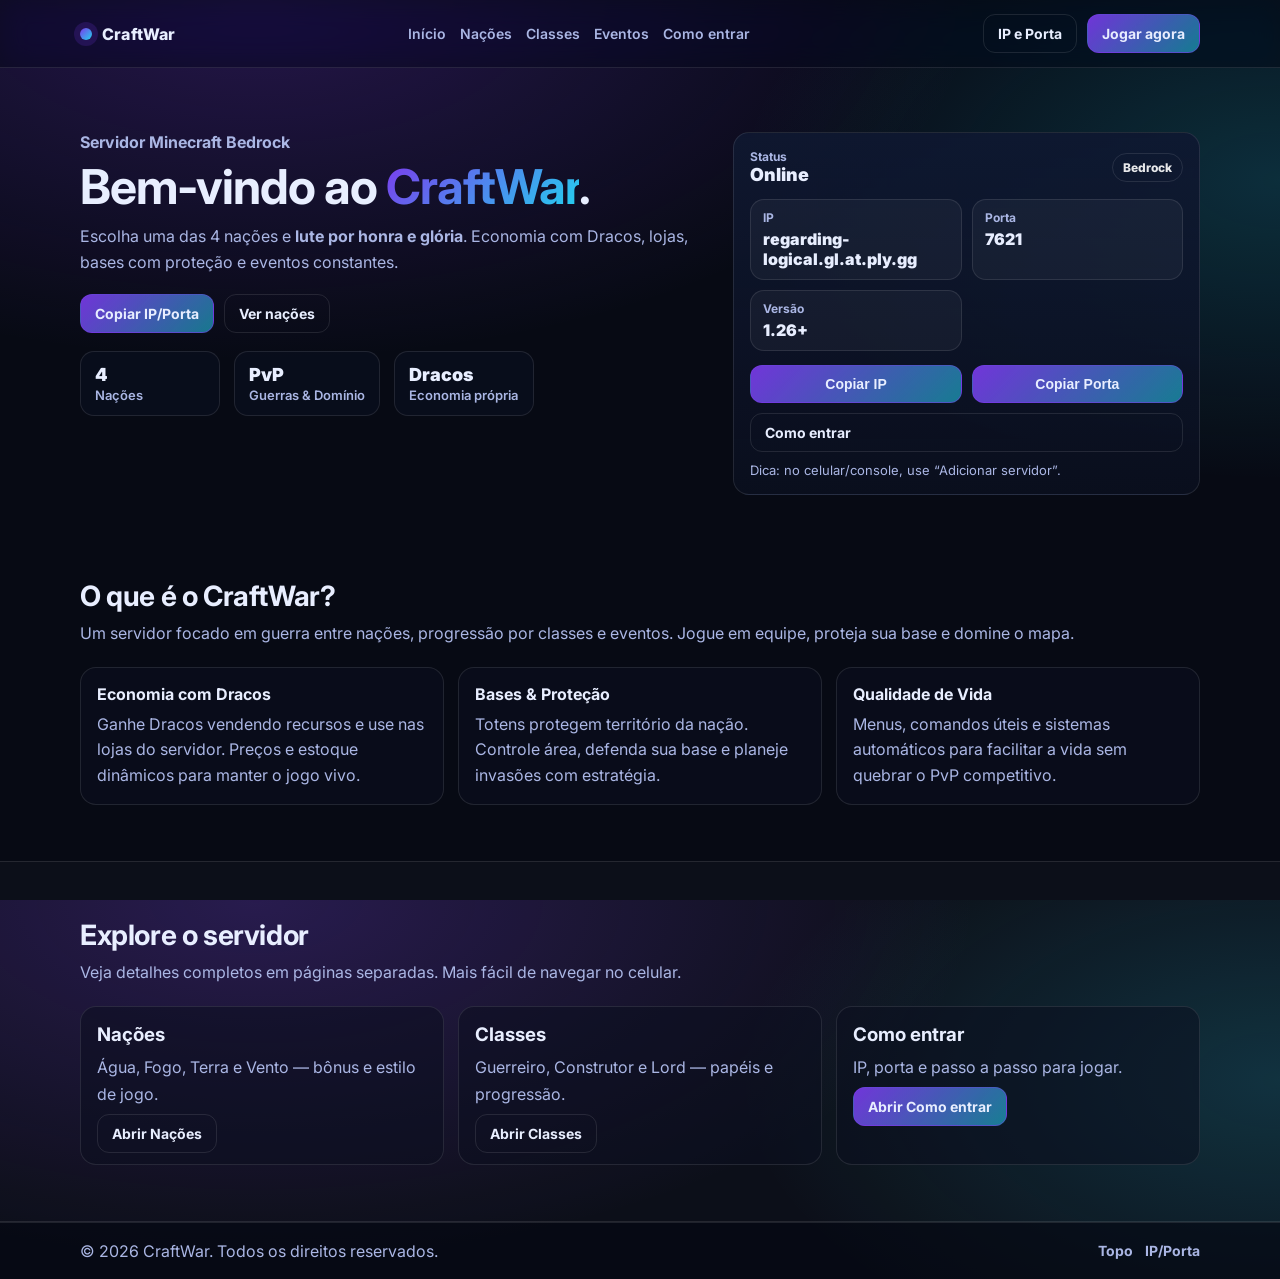
==== index.html @ 70794252 "fix" ====
<!doctype html>
<html lang="pt-BR">
<head>
  <meta charset="utf-8" />
  <meta name="viewport" content="width=device-width,initial-scale=1" />
  <meta name="theme-color" content="#0b1020" />
  <title>CraftWar — Servidor Bedrock</title>
  <meta name="description" content="CraftWar — Escolha sua nação e lute por honra e glória." />
  <link rel="preconnect" href="https://fonts.googleapis.com" />
  <link rel="preconnect" href="https://fonts.gstatic.com" crossorigin />
  <link href="https://fonts.googleapis.com/css2?family=Inter:wght@400;500;600;700;800&display=swap" rel="stylesheet" />
  <link rel="stylesheet" href="./_css/styles.css" />
</head>
<body>
  <header class="header" id="topo">
    <div class="container header__inner">
      <a class="brand" href="#topo" aria-label="CraftWar">
        <span class="brand__mark" aria-hidden="true"></span>
        <span class="brand__text">CraftWar</span>
      </a>

      <nav class="nav" aria-label="Navegação">
        <a class="nav__link" href="./index.html">Início</a>
        <a class="nav__link" href="./nacoes.html">Nações</a>
        <a class="nav__link" href="./classes.html">Classes</a>
        <a class="nav__link" href="./eventos.html">Eventos</a>
        <a class="nav__link" href="./como-entrar.html">Como entrar</a>
      </nav>

      <button class="menuBtn" type="button" id="menuBtn" aria-label="Abrir menu" aria-haspopup="dialog" aria-controls="drawer" aria-expanded="false">☰</button>

      <div class="header__cta">
        <a class="btn btn--ghost" href="./como-entrar.html">IP e Porta</a>
        <a class="btn btn--primary" href="./como-entrar.html">Jogar agora</a>
      </div>
    </div>
  </header>

  <div class="drawer" id="drawer" aria-hidden="true">
    <div class="drawer__backdrop" id="drawerBackdrop"></div>
    <aside class="drawer__panel" role="dialog" aria-modal="true" aria-label="Menu">
      <div class="drawer__head">
        <div class="drawer__title">CraftWar</div>
        <button class="drawer__close" type="button" id="drawerClose" aria-label="Fechar menu">✕</button>
      </div>
      <nav class="drawer__nav" aria-label="Navegação mobile">
        <a class="drawer__link" href="./index.html">Início</a>
        <a class="drawer__link" href="./nacoes.html">Nações</a>
        <a class="drawer__link" href="./classes.html">Classes</a>
        <a class="drawer__link" href="./eventos.html">Eventos</a>
        <a class="drawer__link" href="./como-entrar.html">Como entrar</a>
      </nav>
      <div class="drawer__cta">
        <a class="btn btn--primary btn--wide" href="./como-entrar.html">Jogar agora</a>
        <a class="btn btn--ghost btn--wide" href="./como-entrar.html">IP e Porta</a>
      </div>
    </aside>
  </div>

  <main>
    <section class="hero">
      <div class="container hero__grid">
        <div class="hero__content">
          <p class="kicker">Servidor Minecraft Bedrock</p>
          <h1 class="hero__title">Bem-vindo ao <span class="grad">CraftWar</span>.</h1>
          <p class="hero__subtitle">Escolha uma das 4 nações e <strong>lute por honra e glória</strong>. Economia com Dracos, lojas, bases com proteção e eventos constantes.</p>

          <div class="hero__buttons">
            <a class="btn btn--primary" href="./como-entrar.html">Copiar IP/Porta</a>
            <a class="btn btn--ghost" href="./nacoes.html">Ver nações</a>
          </div>

          <div class="stats" aria-label="Destaques do servidor">
            <div class="stat">
              <div class="stat__num">4</div>
              <div class="stat__label">Nações</div>
            </div>
            <div class="stat">
              <div class="stat__num">PvP</div>
              <div class="stat__label">Guerras & Domínio</div>
            </div>
            <div class="stat">
              <div class="stat__num">Dracos</div>
              <div class="stat__label">Economia própria</div>
            </div>
          </div>
        </div>

        <div class="hero__card" aria-label="Cartão de informações">
          <div class="card">
            <div class="card__top">
              <div>
                <p class="card__eyebrow">Status</p>
                <p class="card__title">Online</p>
              </div>
              <span class="pill">Bedrock</span>
            </div>

            <div class="card__mid">
              <div class="info">
                <p class="info__k">IP</p>
                <p class="info__v" id="ipText">COLOQUE_AQUI_O_IP</p>
              </div>
              <div class="info">
                <p class="info__k">Porta</p>
                <p class="info__v" id="portText">19132</p>
              </div>
              <div class="info">
                <p class="info__k">Versão</p>
                <p class="info__v">1.26+</p>
              </div>
            </div>

            <div class="card__actions">
              <div class="btnRow">
                <button class="btn btn--primary" type="button" id="copyIpBtn">Copiar IP</button>
                <button class="btn btn--primary" type="button" id="copyPortBtn">Copiar Porta</button>
              </div>
              <a class="btn btn--ghost btn--wide" href="#como-entrar">Como entrar</a>
            </div>

            <p class="card__hint" id="copyHint">Dica: no celular/console, use “Adicionar servidor”.</p>
          </div>
        </div>
      </div>
      <div class="hero__bg" aria-hidden="true"></div>
    </section>

    <section class="section" id="sobre">
      <div class="container">
        <div class="section__head">
          <h2>O que é o CraftWar?</h2>
          <p>Um servidor focado em guerra entre nações, progressão por classes e eventos. Jogue em equipe, proteja sua base e domine o mapa.</p>
        </div>

        <div class="features">
          <article class="feature">
            <h3>Economia com Dracos</h3>
            <p>Ganhe Dracos vendendo recursos e use nas lojas do servidor. Preços e estoque dinâmicos para manter o jogo vivo.</p>
          </article>
          <article class="feature">
            <h3>Bases & Proteção</h3>
            <p>Totens protegem território da nação. Controle área, defenda sua base e planeje invasões com estratégia.</p>
          </article>
          <article class="feature">
            <h3>Qualidade de Vida</h3>
            <p>Menus, comandos úteis e sistemas automáticos para facilitar a vida sem quebrar o PvP competitivo.</p>
          </article>
        </div>
      </div>
    </section>

    <section class="section section--dark" aria-label="Atalhos">
      <div class="container">
        <div class="section__head">
          <h2>Explore o servidor</h2>
          <p>Veja detalhes completos em páginas separadas. Mais fácil de navegar no celular.</p>
        </div>

        <div class="grid3">
          <article class="event">
            <h3>Nações</h3>
            <p>Água, Fogo, Terra e Vento — bônus e estilo de jogo.</p>
            <p style="margin-top:12px"><a class="btn btn--ghost" href="./nacoes.html">Abrir Nações</a></p>
          </article>
          <article class="event">
            <h3>Classes</h3>
            <p>Guerreiro, Construtor e Lord — papéis e progressão.</p>
            <p style="margin-top:12px"><a class="btn btn--ghost" href="./classes.html">Abrir Classes</a></p>
          </article>
          <article class="event">
            <h3>Como entrar</h3>
            <p>IP, porta e passo a passo para jogar.</p>
            <p style="margin-top:12px"><a class="btn btn--primary" href="./como-entrar.html">Abrir Como entrar</a></p>
          </article>
        </div>
      </div>
    </section>
  </main>

  <footer class="footer">
    <div class="container footer__inner">
      <p>© <span id="year"></span> CraftWar. Todos os direitos reservados.</p>
      <div class="footer__links">
        <a href="#topo">Topo</a>
        <a href="#como-entrar">IP/Porta</a>
      </div>
    </div>
  </footer>

  <script>
    (function () {
      const drawer = document.getElementById('drawer');
      const btn = document.getElementById('menuBtn');
      const closeBtn = document.getElementById('drawerClose');
      const backdrop = document.getElementById('drawerBackdrop');

      function openDrawer() {
        drawer.classList.add('isOpen');
        drawer.setAttribute('aria-hidden', 'false');
        btn?.setAttribute('aria-expanded', 'true');
      }

      function closeDrawer() {
        drawer.classList.remove('isOpen');
        drawer.setAttribute('aria-hidden', 'true');
        btn?.setAttribute('aria-expanded', 'false');
      }

      btn?.addEventListener('click', openDrawer);
      closeBtn?.addEventListener('click', closeDrawer);
      backdrop?.addEventListener('click', closeDrawer);
      drawer?.querySelectorAll('a').forEach(a => a.addEventListener('click', closeDrawer));
      document.addEventListener('keydown', (e) => {
        if (e.key === 'Escape') closeDrawer();
      });
    })();

    const IP = 'regarding-logical.gl.at.ply.gg';
    const PORT = '7621';

    document.getElementById('year').textContent = String(new Date().getFullYear());

    for (const id of ['ipText','ipText2']) {
      const el = document.getElementById(id);
      if (el) el.textContent = IP;
    }
    for (const id of ['portText','portText2']) {
      const el = document.getElementById(id);
      if (el) el.textContent = PORT;
    }

    const copyIpBtn = document.getElementById('copyIpBtn');
    const copyPortBtn = document.getElementById('copyPortBtn');
    const copyHint = document.getElementById('copyHint');

    async function copyText(value, okMsg, fallbackMsg) {
      try {
        await navigator.clipboard.writeText(value);
        copyHint.textContent = okMsg;
      } catch {
        copyHint.textContent = fallbackMsg;
      }
    }

    if (copyIpBtn) {
      copyIpBtn.addEventListener('click', async () => {
        await copyText(IP, 'IP copiado! Agora cole no campo IP.', `Não consegui copiar automaticamente. Copie manualmente: ${IP}`);
      });
    }

    if (copyPortBtn) {
      copyPortBtn.addEventListener('click', async () => {
        await copyText(PORT, 'Porta copiada! Agora cole no campo Porta.', `Não consegui copiar automaticamente. Copie manualmente: ${PORT}`);
      });
    }
  </script>
</body>
</html>
---- _css/styles.css ----
:root{
  --bg:#070a14;
  --panel:#0b1020;
  --panel2:#0f1831;
  --text:#e8eeff;
  --muted:#aab6e4;
  --line:rgba(255,255,255,.10);
  --brand:#7c3aed;
  --brand2:#22d3ee;
  --ok:#22c55e;
  --warn:#f59e0b;
  --radius:16px;
}
*{box-sizing:border-box}
html{scroll-behavior:smooth}
html,body{height:100%}
body{
  margin:0;
  font-family:Inter,system-ui,-apple-system,Segoe UI,Roboto,Arial,sans-serif;
  color:var(--text);
  background:radial-gradient(1200px 600px at 20% 0%, rgba(124,58,237,.25), transparent 60%),
             radial-gradient(900px 500px at 100% 20%, rgba(34,211,238,.18), transparent 60%),
             var(--bg);
}
a{color:inherit;text-decoration:none}
.container{width:min(1120px, 92%); margin:0 auto}

.header{
  position:sticky; top:0; z-index:3000;
  backdrop-filter:saturate(180%) blur(14px);
  background:rgba(7,10,20,.55);
  border-bottom:1px solid var(--line);
}
.header__inner{display:flex; align-items:center; justify-content:space-between; gap:16px; padding:14px 0}
.brand{display:flex; align-items:center; gap:10px; font-weight:800}
.brand__mark{width:12px; height:12px; border-radius:6px; background:linear-gradient(135deg,var(--brand),var(--brand2)); box-shadow:0 0 0 6px rgba(124,58,237,.18)}
.brand__text{letter-spacing:.2px}
.nav{display:flex; gap:14px; align-items:center}
.nav__link{color:var(--muted); font-weight:600; font-size:14px}
.nav__link:hover{color:var(--text)}
.header__cta{display:flex; gap:10px; align-items:center}

.menuBtn{display:none}
.menuBtn{
  border:1px solid var(--line);
  background:rgba(255,255,255,.04);
  color:var(--text);
  width:42px;
  height:42px;
  border-radius:12px;
  font-weight:900;
  cursor:pointer;
}

.drawer{display:none}
.drawer.isOpen{display:block}
.drawer__backdrop{
  position:fixed;
  inset:0;
  background:rgba(0,0,0,.55);
  z-index:4000;
}
.drawer__panel{
  position:fixed;
  top:0; right:0;
  height:100vh;
  width:min(360px, 86vw);
  background:linear-gradient(180deg, rgba(15,24,49,.98), rgba(11,16,32,.96));
  border-left:1px solid var(--line);
  z-index:4100;
  padding:14px;
}
.drawer__head{display:flex; align-items:center; justify-content:space-between; gap:10px; padding:6px 4px 12px}
.drawer__title{font-weight:900; letter-spacing:.2px}
.drawer__close{
  border:1px solid var(--line);
  background:rgba(255,255,255,.04);
  color:var(--text);
  width:42px;
  height:42px;
  border-radius:12px;
  font-weight:900;
  cursor:pointer;
}
.drawer__nav{display:grid; gap:10px; padding:6px 4px}
.drawer__link{
  display:flex;
  align-items:center;
  justify-content:space-between;
  padding:12px 12px;
  border-radius:14px;
  border:1px solid var(--line);
  background:rgba(255,255,255,.04);
  color:rgba(255,255,255,.92);
  font-weight:800;
}
.drawer__link:hover{background:rgba(255,255,255,.06)}
.drawer__cta{margin-top:10px; display:grid; gap:10px}

.btn{
  border:1px solid var(--line);
  background:transparent;
  color:var(--text);
  padding:10px 14px;
  border-radius:12px;
  font-weight:700;
  font-size:14px;
  cursor:pointer;
  transition:transform .08s ease, background .2s ease, border-color .2s ease;
}
.btn:active{transform:translateY(1px)}
.btn--primary{border-color:rgba(124,58,237,.45); background:linear-gradient(135deg, rgba(124,58,237,.9), rgba(34,211,238,.55));}
.btn--primary:hover{border-color:rgba(34,211,238,.65)}
.btn--ghost:hover{background:rgba(255,255,255,.06)}
.btn--wide{width:100%}

.btnRow{display:flex; gap:10px; align-items:center; flex-wrap:wrap}
.btnRow .btn{flex:1; min-width:140px}

.hero{position:relative; padding:64px 0 28px}
.hero__grid{display:grid; grid-template-columns:1.15fr .85fr; gap:22px; align-items:start}
.hero__bg{position:absolute; inset:auto 0 0 0; height:1px}
.kicker{display:inline-flex; align-items:center; gap:10px; color:var(--muted); font-weight:700; margin:0 0 10px}
.hero__title{font-size:48px; line-height:1.05; margin:0 0 12px; letter-spacing:-1px}
.hero__subtitle{color:var(--muted); font-size:16px; line-height:1.6; margin:0 0 18px}
.grad{background:linear-gradient(135deg,var(--brand),var(--brand2)); -webkit-background-clip:text; background-clip:text; color:transparent}
.hero__buttons{display:flex; gap:10px; flex-wrap:wrap; margin:0 0 18px}

.stats{display:flex; gap:14px; flex-wrap:wrap}
.stat{border:1px solid var(--line); background:rgba(11,16,32,.6); border-radius:14px; padding:12px 14px; min-width:140px}
.stat__num{font-weight:900; font-size:18px}
.stat__label{color:var(--muted); font-weight:600; font-size:13px; margin-top:2px}

.card{border:1px solid var(--line); background:linear-gradient(180deg, rgba(15,24,49,.92), rgba(11,16,32,.78)); border-radius:var(--radius); padding:16px}
.card__top{display:flex; align-items:center; justify-content:space-between; gap:12px}
.card__eyebrow{margin:0; color:var(--muted); font-weight:700; font-size:12px}
.card__title{margin:0; font-weight:900; font-size:18px}
.pill{display:inline-flex; align-items:center; border:1px solid var(--line); padding:6px 10px; border-radius:999px; font-weight:800; font-size:12px; color:rgba(255,255,255,.9)}
.card__mid{display:grid; grid-template-columns:1fr 1fr; gap:10px; margin:14px 0}
.info{border:1px solid var(--line); background:rgba(255,255,255,.04); border-radius:14px; padding:10px 12px}
.info__k{margin:0; color:var(--muted); font-weight:700; font-size:12px}
.info__v{margin:4px 0 0; font-weight:900}
.card__actions{display:flex; flex-direction:column; gap:10px}
.card__hint{margin:10px 0 0; color:var(--muted); font-size:13px}

.section{padding:56px 0}
.section{scroll-margin-top:84px}
.section--dark{background:rgba(255,255,255,.02); border-top:1px solid var(--line); border-bottom:1px solid var(--line)}
.section__head{margin:0 0 20px}
.section__head h2{margin:0 0 8px; font-size:28px; letter-spacing:-.4px}
.section__head p{margin:0; color:var(--muted); line-height:1.6}

.features{display:grid; grid-template-columns:repeat(3,1fr); gap:14px}
.feature{border:1px solid var(--line); background:rgba(11,16,32,.55); border-radius:var(--radius); padding:16px}
.feature h3{margin:0 0 8px; font-size:16px}
.feature p{margin:0; color:var(--muted); line-height:1.6}

.grid4{display:grid; grid-template-columns:repeat(4,1fr); gap:14px}
.nation{border:1px solid var(--line); border-radius:var(--radius); padding:16px; background:rgba(11,16,32,.55)}
.nation__flag{
  width:100%;
  height:140px;
  object-fit:cover;
  border-radius:14px;
  border:1px solid var(--line);
  background:rgba(255,255,255,.04);
  margin-bottom:12px;
}
.nation h3{margin:0 0 6px}
.nation p{margin:0 0 12px; color:var(--muted)}
.list{margin:0; padding-left:18px; color:var(--muted); line-height:1.7}
.nation--water{box-shadow:inset 0 0 0 1px rgba(34,211,238,.22)}
.nation--fire{box-shadow:inset 0 0 0 1px rgba(245,158,11,.22)}
.nation--earth{box-shadow:inset 0 0 0 1px rgba(34,197,94,.18)}
.nation--wind{box-shadow:inset 0 0 0 1px rgba(234,179,8,.18)}

.grid3{display:grid; grid-template-columns:repeat(3,1fr); gap:14px}
.classCard,.event{border:1px solid var(--line); background:rgba(11,16,32,.55); border-radius:var(--radius); padding:16px}
.event__img{
  width:100%;
  height:140px;
  object-fit:cover;
  border-radius:14px;
  border:1px solid var(--line);
  background:rgba(255,255,255,.04);
  margin-bottom:12px;
}
.classCard h3,.event h3{margin:0 0 8px}
.classCard p,.event p{margin:0; color:var(--muted); line-height:1.7}
.tagRow{display:flex; gap:8px; margin-top:12px; flex-wrap:wrap}
.tag{border:1px solid var(--line); padding:6px 10px; border-radius:999px; color:var(--muted); font-weight:700; font-size:12px}

.callout{margin-top:18px; border:1px solid rgba(124,58,237,.35); background:linear-gradient(135deg, rgba(124,58,237,.18), rgba(34,211,238,.08)); border-radius:var(--radius); padding:16px; display:flex; justify-content:space-between; gap:14px; align-items:center}
.callout h3{margin:0 0 6px}
.callout p{margin:0; color:var(--muted); line-height:1.6}

.steps{display:grid; gap:10px}
.step{display:flex; gap:12px; border:1px solid var(--line); background:rgba(11,16,32,.55); border-radius:var(--radius); padding:14px}
.step__n{width:32px; height:32px; border-radius:10px; display:grid; place-items:center; font-weight:900; background:rgba(255,255,255,.06); border:1px solid var(--line)}
.step h3{margin:0 0 4px}
.step p{margin:0; color:var(--muted); line-height:1.6}
.mono{font-family:ui-monospace,SFMono-Regular,Menlo,Monaco,Consolas,monospace}

.faq{margin-top:14px; display:grid; gap:10px}
details{border:1px solid var(--line); border-radius:var(--radius); background:rgba(11,16,32,.55); padding:12px 14px}
summary{cursor:pointer; font-weight:800}
details p{margin:10px 0 0; color:var(--muted); line-height:1.6}

.footer{border-top:1px solid var(--line); padding:18px 0; background:rgba(7,10,20,.65)}
.footer__inner{display:flex; align-items:center; justify-content:space-between; gap:12px; flex-wrap:wrap}
.footer p{margin:0; color:var(--muted)}
.footer__links{display:flex; gap:12px}
.footer__links a{color:var(--muted); font-weight:700; font-size:14px}
.footer__links a:hover{color:var(--text)}

@media (max-width: 980px){
  .hero__grid{grid-template-columns:1fr}
  .nav{display:none}
  .menuBtn{display:inline-grid; place-items:center}
  .features{grid-template-columns:1fr}
  .grid4{grid-template-columns:1fr 1fr}
  .grid3{grid-template-columns:1fr}
}

@media (max-width: 520px){
  .hero__title{font-size:38px}
  .grid4{grid-template-columns:1fr}
  .header__cta{display:none}
}
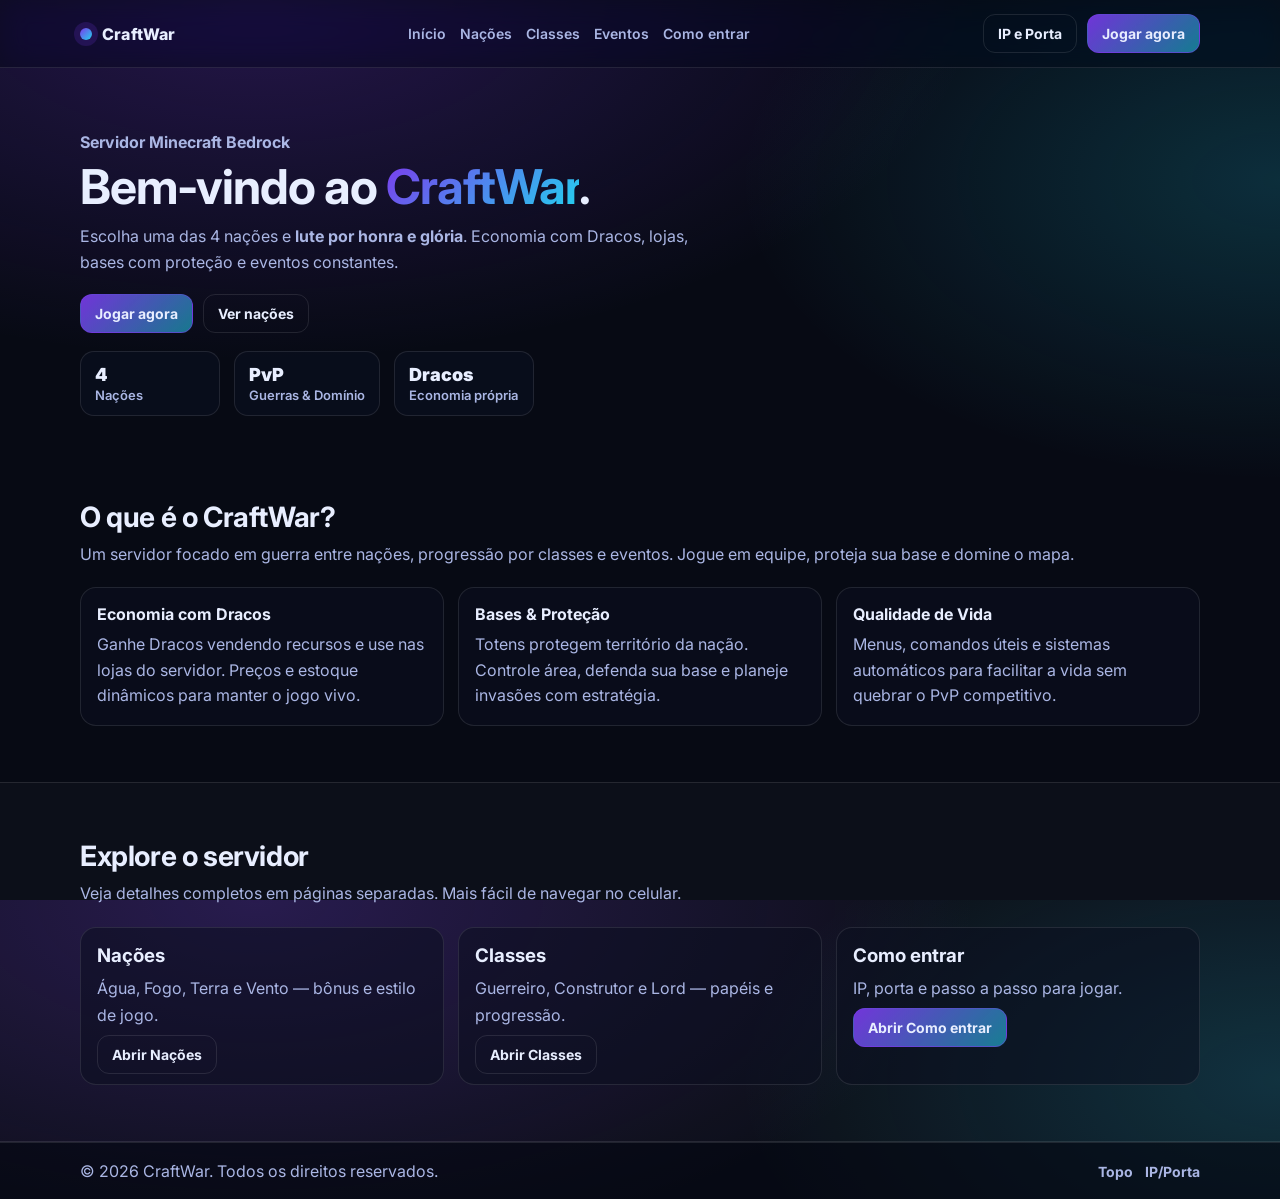
==== commit 3224cb01: "fix" ====
--- a/index.html
+++ b/index.html
@@ -66,7 +66,7 @@
           <p class="hero__subtitle">Escolha uma das 4 nações e <strong>lute por honra e glória</strong>. Economia com Dracos, lojas, bases com proteção e eventos constantes.</p>
 
           <div class="hero__buttons">
-            <a class="btn btn--primary" href="./como-entrar.html">Copiar IP/Porta</a>
+            <a class="btn btn--primary" href="./como-entrar.html">Jogar agora</a>
             <a class="btn btn--ghost" href="./nacoes.html">Ver nações</a>
           </div>
 
@@ -83,43 +83,6 @@
               <div class="stat__num">Dracos</div>
               <div class="stat__label">Economia própria</div>
             </div>
-          </div>
-        </div>
-
-        <div class="hero__card" aria-label="Cartão de informações">
-          <div class="card">
-            <div class="card__top">
-              <div>
-                <p class="card__eyebrow">Status</p>
-                <p class="card__title">Online</p>
-              </div>
-              <span class="pill">Bedrock</span>
-            </div>
-
-            <div class="card__mid">
-              <div class="info">
-                <p class="info__k">IP</p>
-                <p class="info__v" id="ipText">COLOQUE_AQUI_O_IP</p>
-              </div>
-              <div class="info">
-                <p class="info__k">Porta</p>
-                <p class="info__v" id="portText">19132</p>
-              </div>
-              <div class="info">
-                <p class="info__k">Versão</p>
-                <p class="info__v">1.26+</p>
-              </div>
-            </div>
-
-            <div class="card__actions">
-              <div class="btnRow">
-                <button class="btn btn--primary" type="button" id="copyIpBtn">Copiar IP</button>
-                <button class="btn btn--primary" type="button" id="copyPortBtn">Copiar Porta</button>
-              </div>
-              <a class="btn btn--ghost btn--wide" href="#como-entrar">Como entrar</a>
-            </div>
-
-            <p class="card__hint" id="copyHint">Dica: no celular/console, use “Adicionar servidor”.</p>
           </div>
         </div>
       </div>
@@ -221,39 +184,10 @@
 
     document.getElementById('year').textContent = String(new Date().getFullYear());
 
-    for (const id of ['ipText','ipText2']) {
-      const el = document.getElementById(id);
-      if (el) el.textContent = IP;
-    }
-    for (const id of ['portText','portText2']) {
-      const el = document.getElementById(id);
-      if (el) el.textContent = PORT;
-    }
-
-    const copyIpBtn = document.getElementById('copyIpBtn');
-    const copyPortBtn = document.getElementById('copyPortBtn');
-    const copyHint = document.getElementById('copyHint');
-
-    async function copyText(value, okMsg, fallbackMsg) {
-      try {
-        await navigator.clipboard.writeText(value);
-        copyHint.textContent = okMsg;
-      } catch {
-        copyHint.textContent = fallbackMsg;
-      }
-    }
-
-    if (copyIpBtn) {
-      copyIpBtn.addEventListener('click', async () => {
-        await copyText(IP, 'IP copiado! Agora cole no campo IP.', `Não consegui copiar automaticamente. Copie manualmente: ${IP}`);
-      });
-    }
-
-    if (copyPortBtn) {
-      copyPortBtn.addEventListener('click', async () => {
-        await copyText(PORT, 'Porta copiada! Agora cole no campo Porta.', `Não consegui copiar automaticamente. Copie manualmente: ${PORT}`);
-      });
-    }
+    const ipText = document.getElementById('ipText');
+    const portText = document.getElementById('portText');
+    if (ipText) ipText.textContent = IP;
+    if (portText) portText.textContent = PORT;
   </script>
 </body>
 </html>
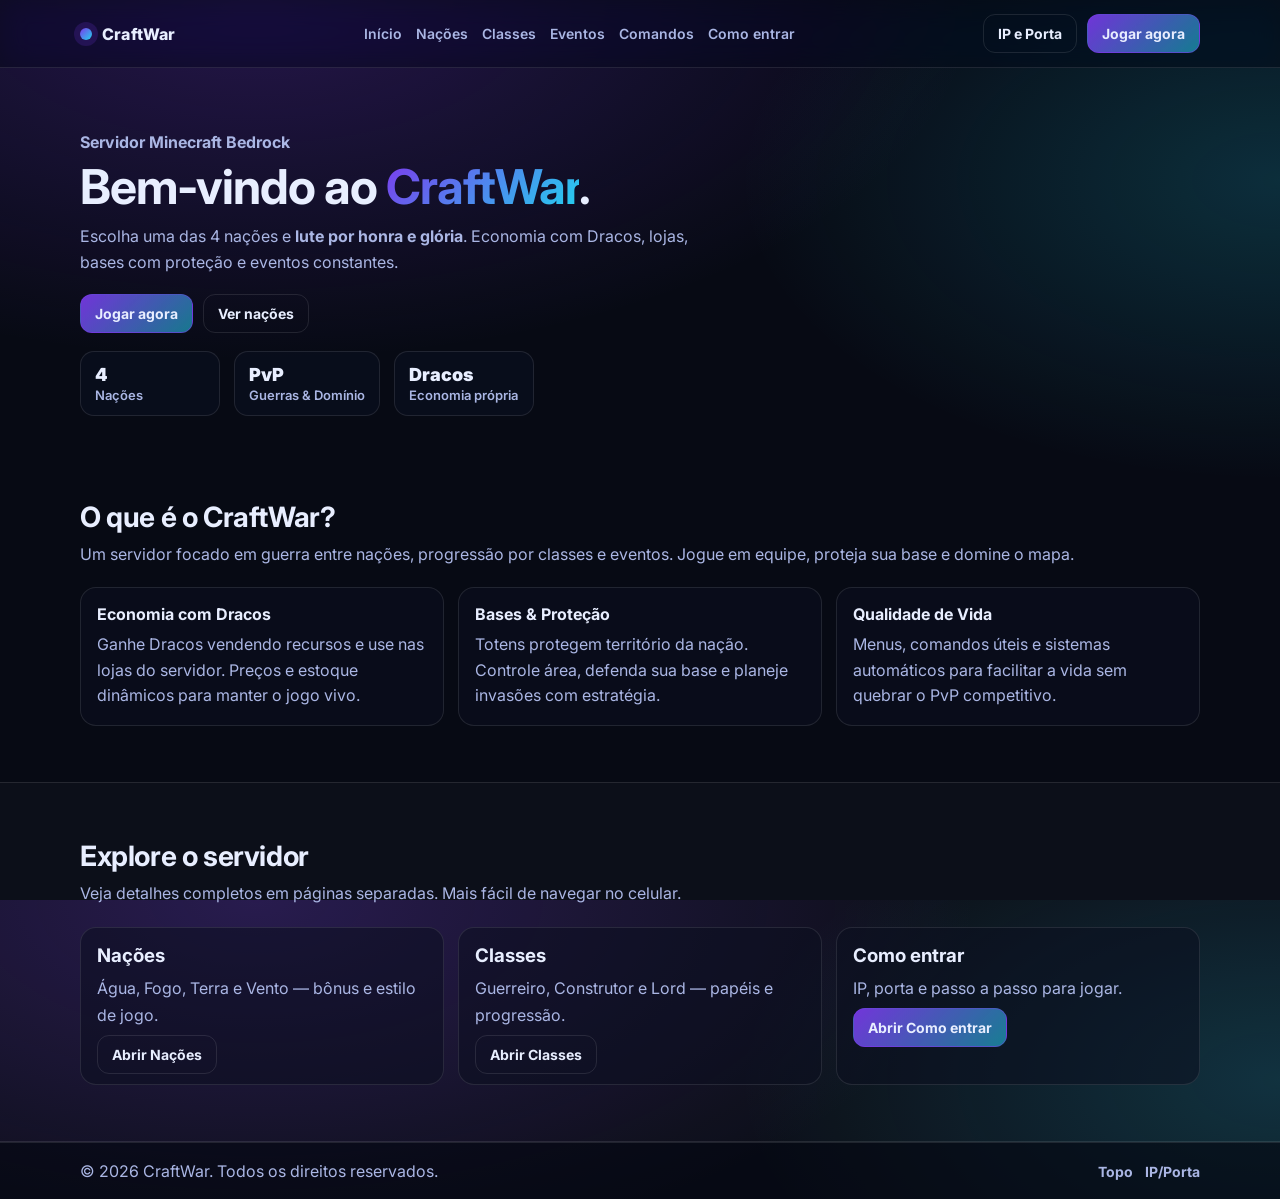
==== commit 6cce9d5f: "Web: Added player commands guide page and updated navigation" ====
--- a/index.html
+++ b/index.html
@@ -1,5 +1,6 @@
 <!doctype html>
 <html lang="pt-BR">
+
 <head>
   <meta charset="utf-8" />
   <meta name="viewport" content="width=device-width,initial-scale=1" />
@@ -11,6 +12,7 @@
   <link href="https://fonts.googleapis.com/css2?family=Inter:wght@400;500;600;700;800&display=swap" rel="stylesheet" />
   <link rel="stylesheet" href="./_css/styles.css" />
 </head>
+
 <body>
   <header class="header" id="topo">
     <div class="container header__inner">
@@ -24,10 +26,12 @@
         <a class="nav__link" href="./nacoes.html">Nações</a>
         <a class="nav__link" href="./classes.html">Classes</a>
         <a class="nav__link" href="./eventos.html">Eventos</a>
+        <a class="nav__link" href="./comandos.html">Comandos</a>
         <a class="nav__link" href="./como-entrar.html">Como entrar</a>
       </nav>
 
-      <button class="menuBtn" type="button" id="menuBtn" aria-label="Abrir menu" aria-haspopup="dialog" aria-controls="drawer" aria-expanded="false">☰</button>
+      <button class="menuBtn" type="button" id="menuBtn" aria-label="Abrir menu" aria-haspopup="dialog"
+        aria-controls="drawer" aria-expanded="false">☰</button>
 
       <div class="header__cta">
         <a class="btn btn--ghost" href="./como-entrar.html">IP e Porta</a>
@@ -48,6 +52,7 @@
         <a class="drawer__link" href="./nacoes.html">Nações</a>
         <a class="drawer__link" href="./classes.html">Classes</a>
         <a class="drawer__link" href="./eventos.html">Eventos</a>
+        <a class="drawer__link" href="./comandos.html">Comandos</a>
         <a class="drawer__link" href="./como-entrar.html">Como entrar</a>
       </nav>
       <div class="drawer__cta">
@@ -63,7 +68,8 @@
         <div class="hero__content">
           <p class="kicker">Servidor Minecraft Bedrock</p>
           <h1 class="hero__title">Bem-vindo ao <span class="grad">CraftWar</span>.</h1>
-          <p class="hero__subtitle">Escolha uma das 4 nações e <strong>lute por honra e glória</strong>. Economia com Dracos, lojas, bases com proteção e eventos constantes.</p>
+          <p class="hero__subtitle">Escolha uma das 4 nações e <strong>lute por honra e glória</strong>. Economia com
+            Dracos, lojas, bases com proteção e eventos constantes.</p>
 
           <div class="hero__buttons">
             <a class="btn btn--primary" href="./como-entrar.html">Jogar agora</a>
@@ -93,17 +99,20 @@
       <div class="container">
         <div class="section__head">
           <h2>O que é o CraftWar?</h2>
-          <p>Um servidor focado em guerra entre nações, progressão por classes e eventos. Jogue em equipe, proteja sua base e domine o mapa.</p>
+          <p>Um servidor focado em guerra entre nações, progressão por classes e eventos. Jogue em equipe, proteja sua
+            base e domine o mapa.</p>
         </div>
 
         <div class="features">
           <article class="feature">
             <h3>Economia com Dracos</h3>
-            <p>Ganhe Dracos vendendo recursos e use nas lojas do servidor. Preços e estoque dinâmicos para manter o jogo vivo.</p>
+            <p>Ganhe Dracos vendendo recursos e use nas lojas do servidor. Preços e estoque dinâmicos para manter o jogo
+              vivo.</p>
           </article>
           <article class="feature">
             <h3>Bases & Proteção</h3>
-            <p>Totens protegem território da nação. Controle área, defenda sua base e planeje invasões com estratégia.</p>
+            <p>Totens protegem território da nação. Controle área, defenda sua base e planeje invasões com estratégia.
+            </p>
           </article>
           <article class="feature">
             <h3>Qualidade de Vida</h3>
@@ -190,4 +199,5 @@
     if (portText) portText.textContent = PORT;
   </script>
 </body>
-</html>
+
+</html>
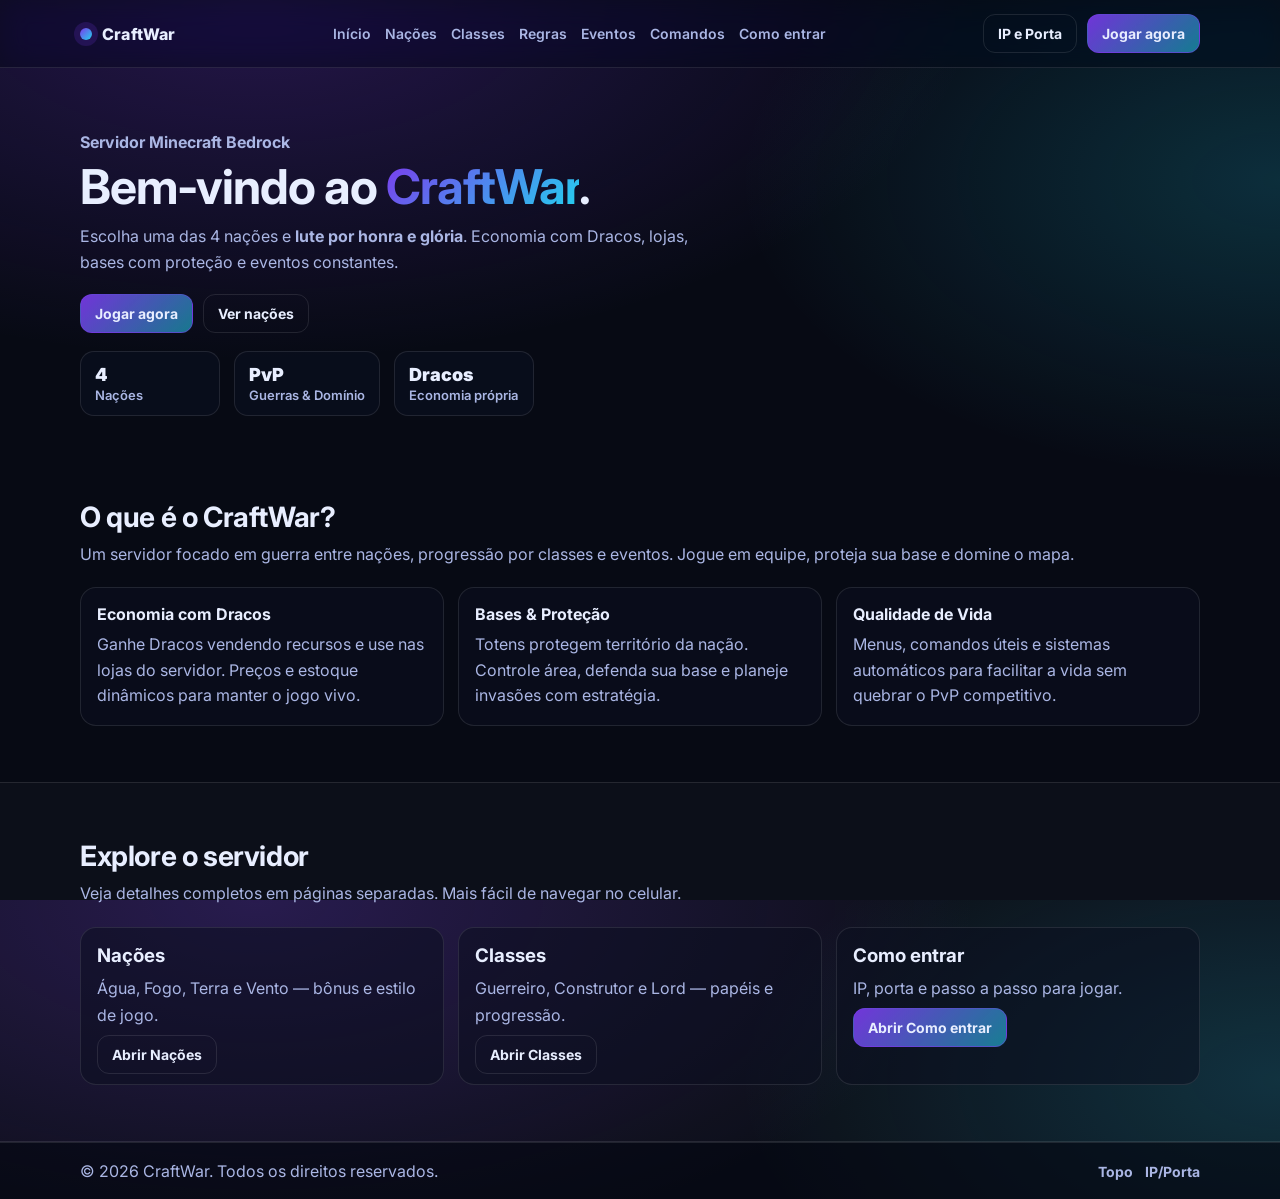
==== commit 69eeaa60: "feat : atualziaçao refatoraçao dos calns e habildades" ====
--- a/index.html
+++ b/index.html
@@ -25,6 +25,7 @@
         <a class="nav__link" href="./index.html">Início</a>
         <a class="nav__link" href="./nacoes.html">Nações</a>
         <a class="nav__link" href="./classes.html">Classes</a>
+        <a class="nav__link" href="./regras.html">Regras</a>
         <a class="nav__link" href="./eventos.html">Eventos</a>
         <a class="nav__link" href="./comandos.html">Comandos</a>
         <a class="nav__link" href="./como-entrar.html">Como entrar</a>
@@ -51,6 +52,7 @@
         <a class="drawer__link" href="./index.html">Início</a>
         <a class="drawer__link" href="./nacoes.html">Nações</a>
         <a class="drawer__link" href="./classes.html">Classes</a>
+        <a class="drawer__link" href="./regras.html">Regras</a>
         <a class="drawer__link" href="./eventos.html">Eventos</a>
         <a class="drawer__link" href="./comandos.html">Comandos</a>
         <a class="drawer__link" href="./como-entrar.html">Como entrar</a>
--- a/_css/styles.css
+++ b/_css/styles.css
@@ -166,6 +166,21 @@
   background:rgba(255,255,255,.04);
   margin-bottom:12px;
 }
+.nation__abilities h4{
+  margin:14px 0 6px;
+  font-size:15px;
+  font-weight:700;
+  color:var(--text);
+}
+.nation__abilities ul{
+  margin:0 0 12px;
+  padding-left:18px;
+  color:var(--muted);
+  line-height:1.6;
+}
+.nation__abilities li strong{
+  color:var(--text);
+}
 .nation h3{margin:0 0 6px}
 .nation p{margin:0 0 12px; color:var(--muted)}
 .list{margin:0; padding-left:18px; color:var(--muted); line-height:1.7}
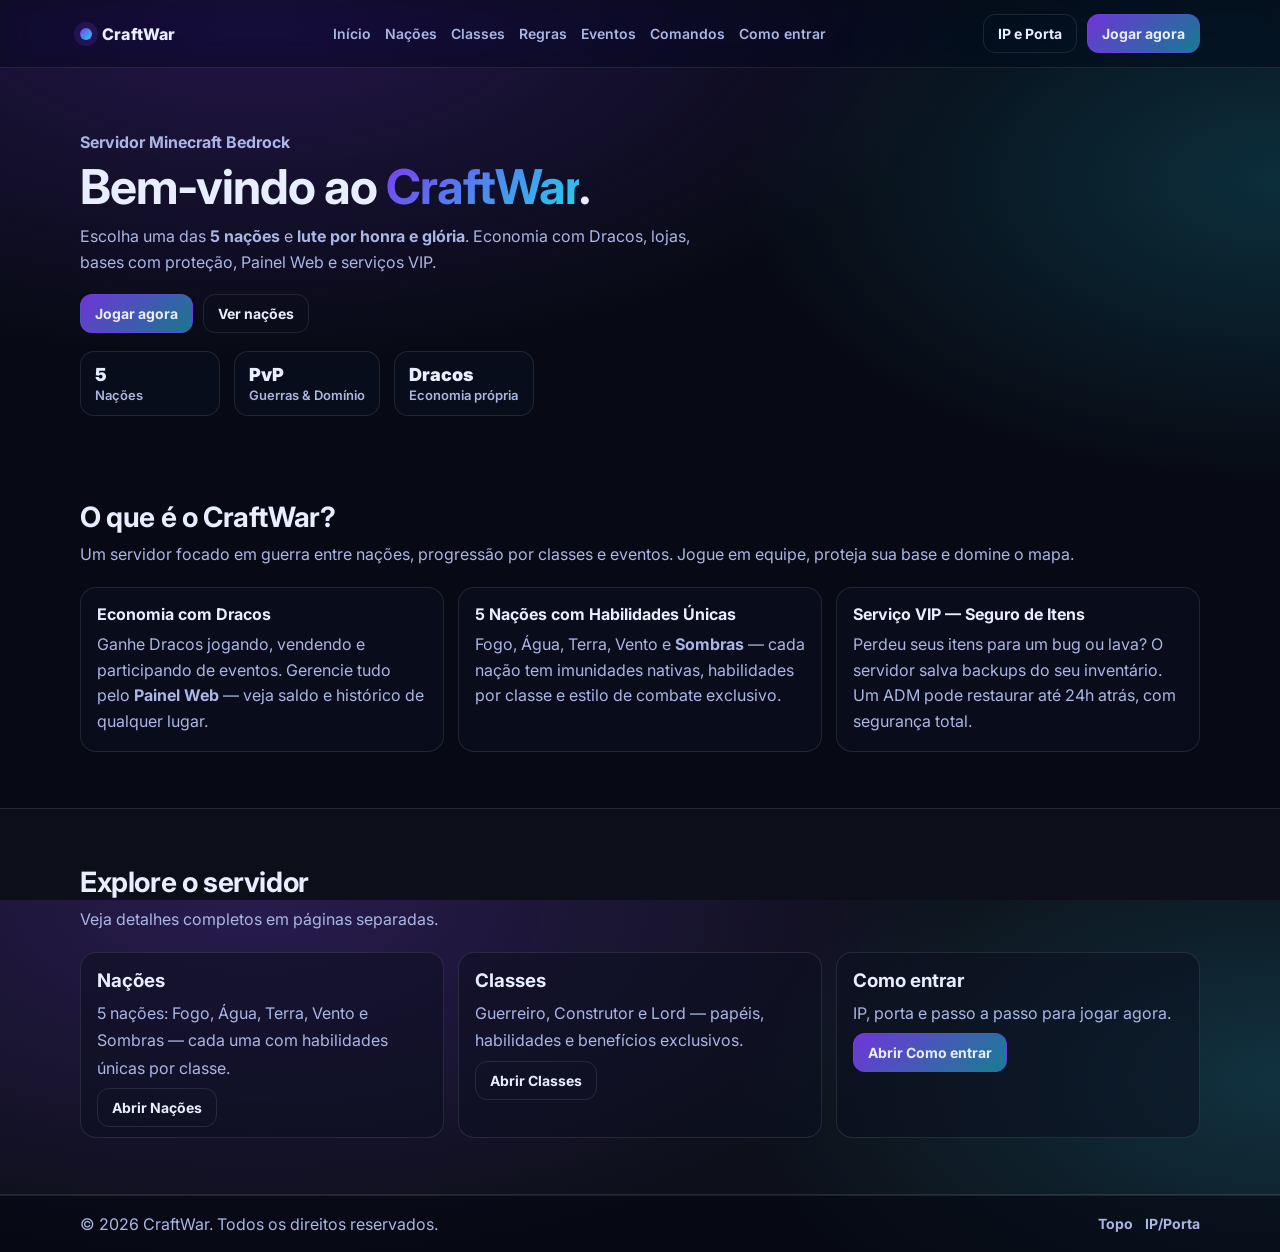
==== commit d9555acc: "content: atualizar site-mine com 5a nacao Sombras, habilidades reais e servicos VIP" ====
--- a/index.html
+++ b/index.html
@@ -70,8 +70,7 @@
         <div class="hero__content">
           <p class="kicker">Servidor Minecraft Bedrock</p>
           <h1 class="hero__title">Bem-vindo ao <span class="grad">CraftWar</span>.</h1>
-          <p class="hero__subtitle">Escolha uma das 4 nações e <strong>lute por honra e glória</strong>. Economia com
-            Dracos, lojas, bases com proteção e eventos constantes.</p>
+          <p class="hero__subtitle">Escolha uma das <strong>5 nações</strong> e <strong>lute por honra e glória</strong>. Economia com Dracos, lojas, bases com proteção, Painel Web e serviços VIP.</p>
 
           <div class="hero__buttons">
             <a class="btn btn--primary" href="./como-entrar.html">Jogar agora</a>
@@ -80,7 +79,7 @@
 
           <div class="stats" aria-label="Destaques do servidor">
             <div class="stat">
-              <div class="stat__num">4</div>
+              <div class="stat__num">5</div>
               <div class="stat__label">Nações</div>
             </div>
             <div class="stat">
@@ -101,24 +100,21 @@
       <div class="container">
         <div class="section__head">
           <h2>O que é o CraftWar?</h2>
-          <p>Um servidor focado em guerra entre nações, progressão por classes e eventos. Jogue em equipe, proteja sua
-            base e domine o mapa.</p>
+          <p>Um servidor focado em guerra entre nações, progressão por classes e eventos. Jogue em equipe, proteja sua base e domine o mapa.</p>
         </div>
 
         <div class="features">
           <article class="feature">
             <h3>Economia com Dracos</h3>
-            <p>Ganhe Dracos vendendo recursos e use nas lojas do servidor. Preços e estoque dinâmicos para manter o jogo
-              vivo.</p>
+            <p>Ganhe Dracos jogando, vendendo e participando de eventos. Gerencie tudo pelo <strong>Painel Web</strong> — veja saldo e histórico de qualquer lugar.</p>
           </article>
           <article class="feature">
-            <h3>Bases & Proteção</h3>
-            <p>Totens protegem território da nação. Controle área, defenda sua base e planeje invasões com estratégia.
-            </p>
+            <h3>5 Nações com Habilidades Únicas</h3>
+            <p>Fogo, Água, Terra, Vento e <strong>Sombras</strong> — cada nação tem imunidades nativas, habilidades por classe e estilo de combate exclusivo.</p>
           </article>
           <article class="feature">
-            <h3>Qualidade de Vida</h3>
-            <p>Menus, comandos úteis e sistemas automáticos para facilitar a vida sem quebrar o PvP competitivo.</p>
+            <h3>Serviço VIP — Seguro de Itens</h3>
+            <p>Perdeu seus itens para um bug ou lava? O servidor salva backups do seu inventário. Um ADM pode restaurar até 24h atrás, com segurança total.</p>
           </article>
         </div>
       </div>
@@ -128,29 +124,30 @@
       <div class="container">
         <div class="section__head">
           <h2>Explore o servidor</h2>
-          <p>Veja detalhes completos em páginas separadas. Mais fácil de navegar no celular.</p>
+          <p>Veja detalhes completos em páginas separadas.</p>
         </div>
 
         <div class="grid3">
           <article class="event">
             <h3>Nações</h3>
-            <p>Água, Fogo, Terra e Vento — bônus e estilo de jogo.</p>
+            <p>5 nações: Fogo, Água, Terra, Vento e Sombras — cada uma com habilidades únicas por classe.</p>
             <p style="margin-top:12px"><a class="btn btn--ghost" href="./nacoes.html">Abrir Nações</a></p>
           </article>
           <article class="event">
             <h3>Classes</h3>
-            <p>Guerreiro, Construtor e Lord — papéis e progressão.</p>
+            <p>Guerreiro, Construtor e Lord — papéis, habilidades e benefícios exclusivos.</p>
             <p style="margin-top:12px"><a class="btn btn--ghost" href="./classes.html">Abrir Classes</a></p>
           </article>
           <article class="event">
             <h3>Como entrar</h3>
-            <p>IP, porta e passo a passo para jogar.</p>
+            <p>IP, porta e passo a passo para jogar agora.</p>
             <p style="margin-top:12px"><a class="btn btn--primary" href="./como-entrar.html">Abrir Como entrar</a></p>
           </article>
         </div>
       </div>
     </section>
   </main>
+
 
   <footer class="footer">
     <div class="container footer__inner">
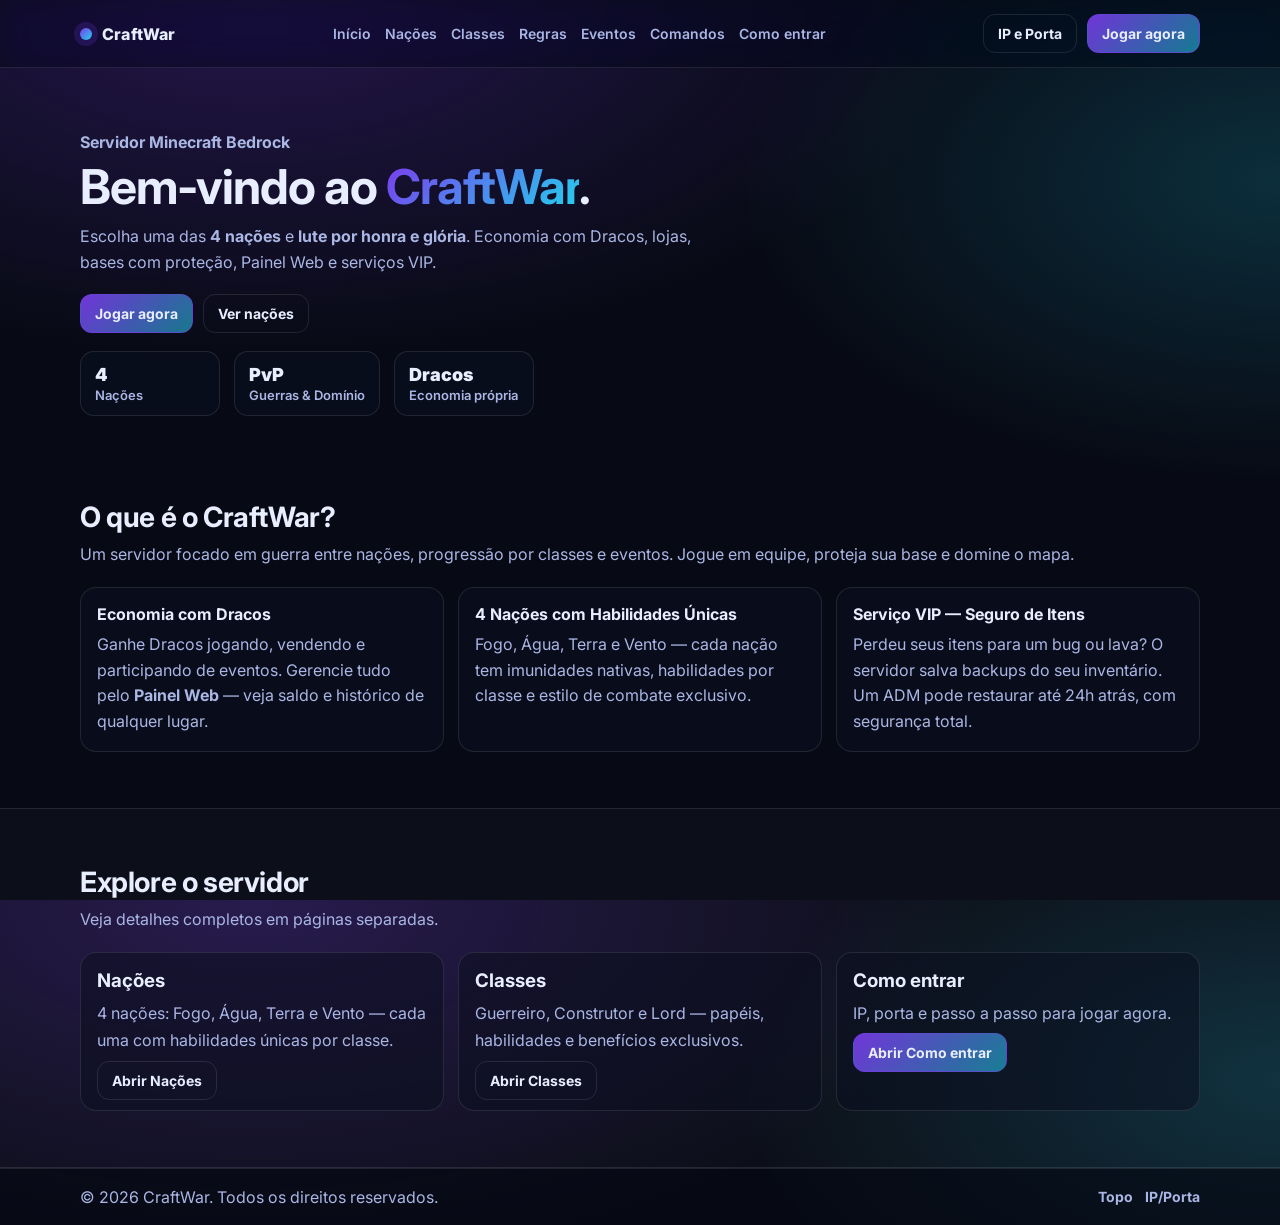
==== commit e8faaf1b: "ff" ====
--- a/index.html
+++ b/index.html
@@ -70,7 +70,7 @@
         <div class="hero__content">
           <p class="kicker">Servidor Minecraft Bedrock</p>
           <h1 class="hero__title">Bem-vindo ao <span class="grad">CraftWar</span>.</h1>
-          <p class="hero__subtitle">Escolha uma das <strong>5 nações</strong> e <strong>lute por honra e glória</strong>. Economia com Dracos, lojas, bases com proteção, Painel Web e serviços VIP.</p>
+          <p class="hero__subtitle">Escolha uma das <strong>4 nações</strong> e <strong>lute por honra e glória</strong>. Economia com Dracos, lojas, bases com proteção, Painel Web e serviços VIP.</p>
 
           <div class="hero__buttons">
             <a class="btn btn--primary" href="./como-entrar.html">Jogar agora</a>
@@ -79,7 +79,7 @@
 
           <div class="stats" aria-label="Destaques do servidor">
             <div class="stat">
-              <div class="stat__num">5</div>
+              <div class="stat__num">4</div>
               <div class="stat__label">Nações</div>
             </div>
             <div class="stat">
@@ -109,8 +109,8 @@
             <p>Ganhe Dracos jogando, vendendo e participando de eventos. Gerencie tudo pelo <strong>Painel Web</strong> — veja saldo e histórico de qualquer lugar.</p>
           </article>
           <article class="feature">
-            <h3>5 Nações com Habilidades Únicas</h3>
-            <p>Fogo, Água, Terra, Vento e <strong>Sombras</strong> — cada nação tem imunidades nativas, habilidades por classe e estilo de combate exclusivo.</p>
+            <h3>4 Nações com Habilidades Únicas</h3>
+            <p>Fogo, Água, Terra e Vento — cada nação tem imunidades nativas, habilidades por classe e estilo de combate exclusivo.</p>
           </article>
           <article class="feature">
             <h3>Serviço VIP — Seguro de Itens</h3>
@@ -130,7 +130,7 @@
         <div class="grid3">
           <article class="event">
             <h3>Nações</h3>
-            <p>5 nações: Fogo, Água, Terra, Vento e Sombras — cada uma com habilidades únicas por classe.</p>
+            <p>4 nações: Fogo, Água, Terra e Vento — cada uma com habilidades únicas por classe.</p>
             <p style="margin-top:12px"><a class="btn btn--ghost" href="./nacoes.html">Abrir Nações</a></p>
           </article>
           <article class="event">
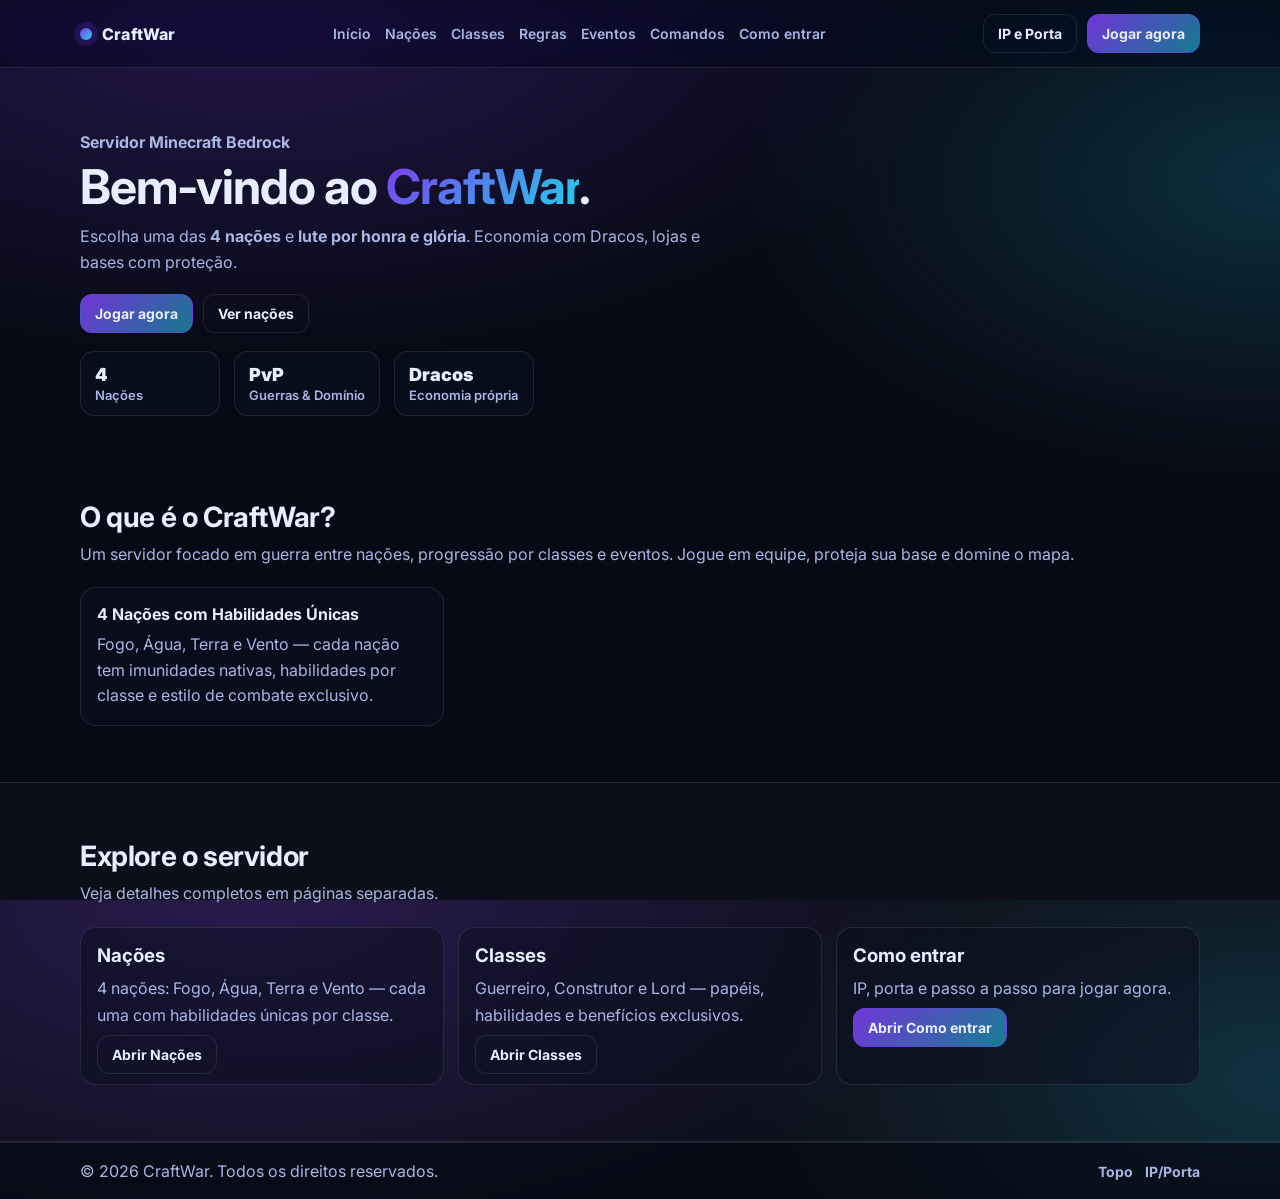
==== commit 697fd107: "docs: comment out incomplete Web Panel and VIP features" ====
--- a/index.html
+++ b/index.html
@@ -70,7 +70,7 @@
         <div class="hero__content">
           <p class="kicker">Servidor Minecraft Bedrock</p>
           <h1 class="hero__title">Bem-vindo ao <span class="grad">CraftWar</span>.</h1>
-          <p class="hero__subtitle">Escolha uma das <strong>4 nações</strong> e <strong>lute por honra e glória</strong>. Economia com Dracos, lojas, bases com proteção, Painel Web e serviços VIP.</p>
+          <p class="hero__subtitle">Escolha uma das <strong>4 nações</strong> e <strong>lute por honra e glória</strong>. Economia com Dracos, lojas e bases com proteção.</p>
 
           <div class="hero__buttons">
             <a class="btn btn--primary" href="./como-entrar.html">Jogar agora</a>
@@ -104,18 +104,18 @@
         </div>
 
         <div class="features">
-          <article class="feature">
+          <!-- <article class="feature">
             <h3>Economia com Dracos</h3>
             <p>Ganhe Dracos jogando, vendendo e participando de eventos. Gerencie tudo pelo <strong>Painel Web</strong> — veja saldo e histórico de qualquer lugar.</p>
-          </article>
+          </article> -->
           <article class="feature">
             <h3>4 Nações com Habilidades Únicas</h3>
             <p>Fogo, Água, Terra e Vento — cada nação tem imunidades nativas, habilidades por classe e estilo de combate exclusivo.</p>
           </article>
-          <article class="feature">
+          <!-- <article class="feature">
             <h3>Serviço VIP — Seguro de Itens</h3>
             <p>Perdeu seus itens para um bug ou lava? O servidor salva backups do seu inventário. Um ADM pode restaurar até 24h atrás, com segurança total.</p>
-          </article>
+          </article> -->
         </div>
       </div>
     </section>
